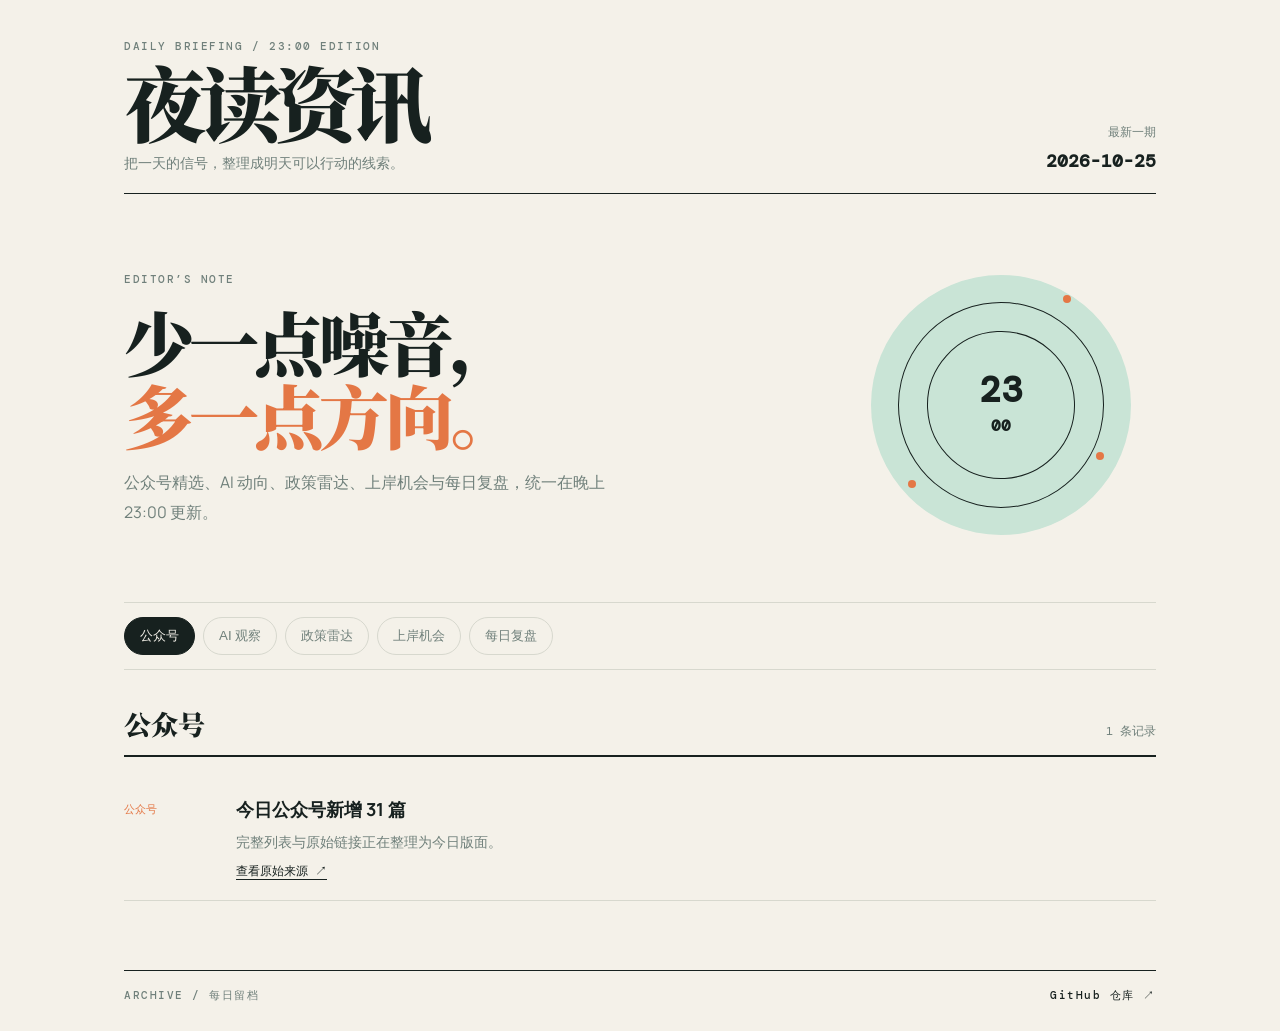
==== index.html @ ed1f7d7e "create public daily briefing site" ====
<!doctype html>
<html lang="zh-CN">
<head>
  <meta charset="utf-8"><meta name="viewport" content="width=device-width,initial-scale=1">
  <title>夜读资讯 · Daily Briefing</title>
  <meta name="description" content="每日 23:00 更新的公众号、AI、政策与机会资讯">
  <link rel="stylesheet" href="style.css">
</head>
<body>
  <main class="shell">
    <header class="masthead">
      <div><p class="eyebrow">DAILY BRIEFING / 23:00 EDITION</p><h1>夜读资讯</h1><p class="dek">把一天的信号，整理成明天可以行动的线索。</p></div>
      <div class="date-stamp"><span>最新一期</span><strong id="issue-date">加载中</strong></div>
    </header>
    <section class="hero"><div class="hero-copy"><span class="kicker">EDITOR’S NOTE</span><h2>少一点噪音，<br><em>多一点方向。</em></h2><p>公众号精选、AI 动向、政策雷达、上岸机会与每日复盘，统一在晚上 23:00 更新。</p></div><div class="orbital"><i></i><i></i><i></i><b>23<br><small>00</small></b></div></section>
    <nav class="tabs" id="tabs" aria-label="资讯分类"></nav>
    <section id="content" class="content"><p class="loading">正在打开今晚的版面…</p></section>
    <footer><span>ARCHIVE / 每日留档</span><a href="https://github.com/fightorflightt/daily-briefing" rel="noreferrer">GitHub 仓库 ↗</a></footer>
  </main>
  <script src="app.js"></script>
</body></html>
---- style.css ----
@import url('https://fonts.googleapis.com/css2?family=DM+Mono:wght@400;500&family=Manrope:wght@400;600;700;800&family=Noto+Serif+SC:wght@600;900&display=swap');
:root{--ink:#17211f;--muted:#70807b;--paper:#f4f1e9;--mint:#c9e4d6;--orange:#e47745;--line:#d7d8ce}*{box-sizing:border-box}body{margin:0;background:var(--paper);color:var(--ink);font-family:Manrope,'Noto Sans SC',sans-serif}.shell{max-width:1100px;margin:auto;padding:28px 34px}.masthead{display:flex;justify-content:space-between;align-items:flex-end;border-bottom:1px solid var(--ink);padding-bottom:20px}.eyebrow,.kicker,footer{font:500 11px 'DM Mono',monospace;letter-spacing:.14em;color:var(--muted)}h1{margin:9px 0 0;font:900 clamp(42px,7vw,82px)/.9 'Noto Serif SC',serif;letter-spacing:-.08em}.dek{margin:15px 0 0;color:var(--muted);font-size:14px}.date-stamp{text-align:right;font:12px 'DM Mono',monospace;color:var(--muted)}.date-stamp strong{display:block;color:var(--ink);font-size:18px;margin-top:8px}.hero{display:grid;grid-template-columns:1fr 310px;gap:60px;align-items:center;padding:72px 0 58px}.hero h2{font:900 clamp(38px,6vw,70px)/1.05 'Noto Serif SC',serif;letter-spacing:-.07em;margin:16px 0}.hero h2 em{font-style:normal;color:var(--orange)}.hero p{max-width:490px;color:var(--muted);line-height:1.9}.orbital{height:260px;width:260px;border-radius:50%;background:var(--mint);position:relative;margin:auto;display:grid;place-items:center}.orbital:before,.orbital:after{content:'';position:absolute;border:1px solid var(--ink);border-radius:50%;inset:27px;transform:rotate(35deg)}.orbital:after{inset:56px;transform:rotate(-48deg)}.orbital i{position:absolute;width:8px;height:8px;background:var(--orange);border-radius:50%}.orbital i:nth-child(1){top:20px;right:60px}.orbital i:nth-child(2){bottom:47px;left:37px}.orbital i:nth-child(3){right:27px;bottom:75px}.orbital b{text-align:center;font:700 36px/.8 'DM Mono',monospace}.orbital small{font-size:16px}.tabs{display:flex;gap:8px;flex-wrap:wrap;border-top:1px solid var(--line);border-bottom:1px solid var(--line);padding:14px 0}.tabs button{border:1px solid var(--line);background:transparent;border-radius:99px;padding:9px 15px;color:var(--muted);cursor:pointer}.tabs button.active,.tabs button:hover{background:var(--ink);border-color:var(--ink);color:var(--paper)}.content{min-height:300px;padding:34px 0}.section-title{display:flex;justify-content:space-between;align-items:baseline;border-bottom:2px solid var(--ink);padding-bottom:12px;margin-bottom:20px}.section-title h3{margin:0;font:900 27px 'Noto Serif SC',serif}.count{font:12px 'DM Mono',monospace;color:var(--muted)}.item{padding:20px 0;border-bottom:1px solid var(--line);display:grid;grid-template-columns:90px 1fr;gap:22px}.item .tag{font:11px 'DM Mono',monospace;color:var(--orange);padding-top:5px}.item h4{margin:0 0 8px;font-size:18px}.item p{margin:0;color:var(--muted);line-height:1.7;font-size:14px}.item a{display:inline-block;margin-top:10px;color:var(--ink);font:12px 'DM Mono',monospace;text-decoration:underline;text-underline-offset:4px}.loading{color:var(--muted)}footer{display:flex;justify-content:space-between;border-top:1px solid var(--ink);padding-top:17px}footer a{color:var(--ink);text-decoration:none}@media(max-width:700px){.shell{padding:20px}.masthead{align-items:flex-start}.date-stamp{padding-top:6px}.hero{grid-template-columns:1fr;padding:48px 0}.orbital{width:210px;height:210px}.item{grid-template-columns:1fr;gap:6px}}
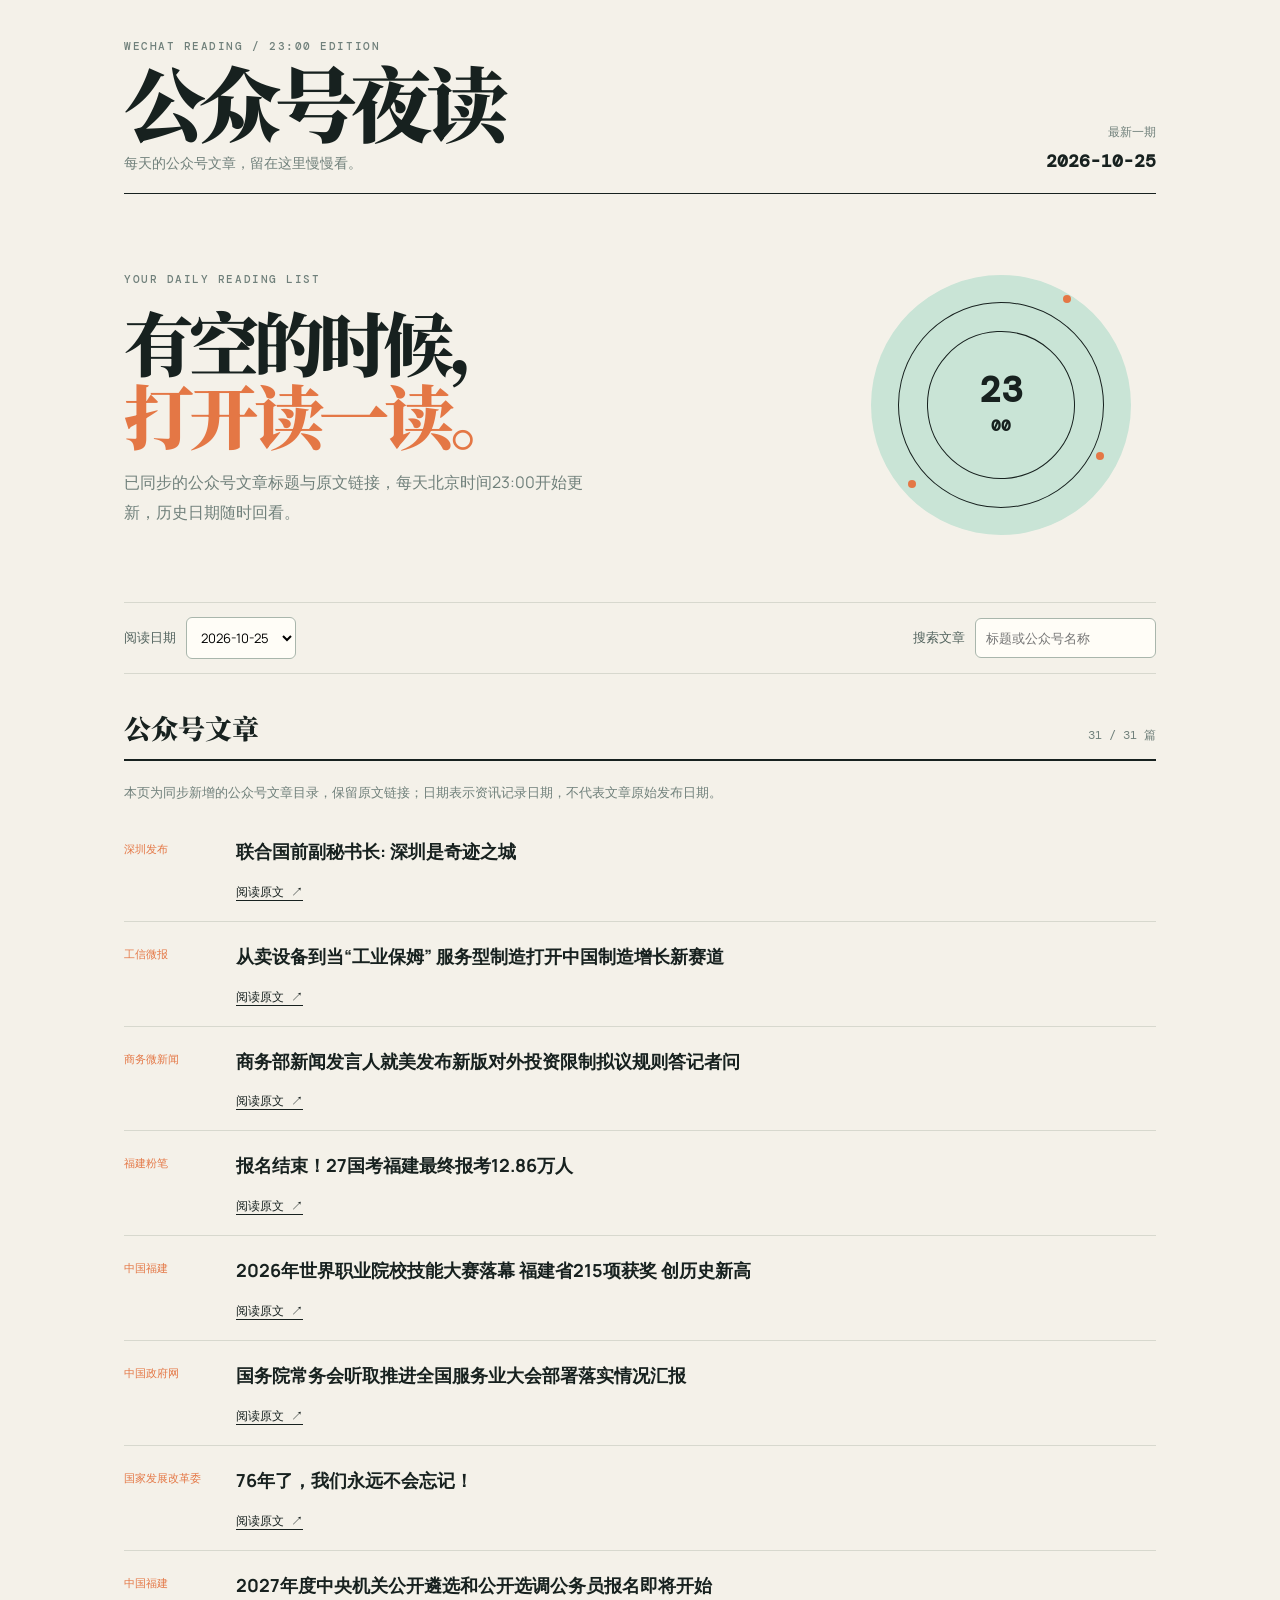
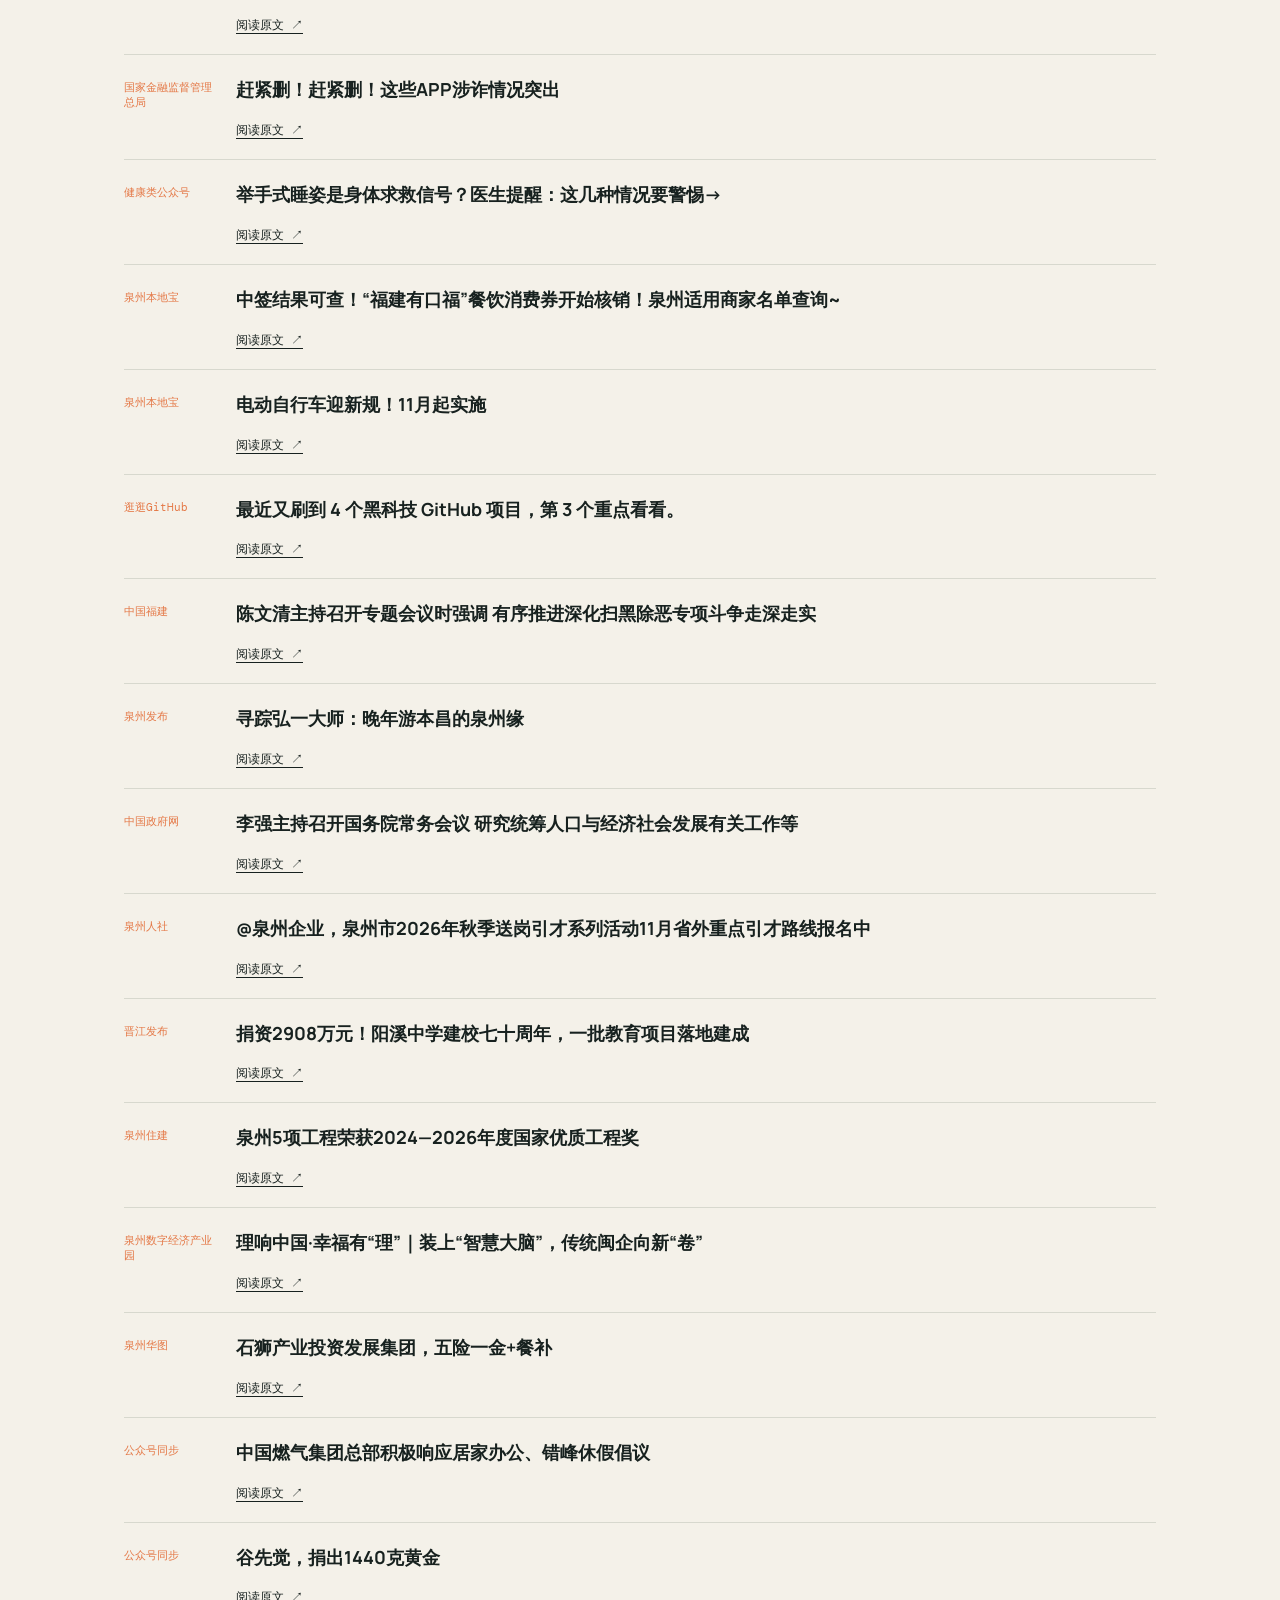
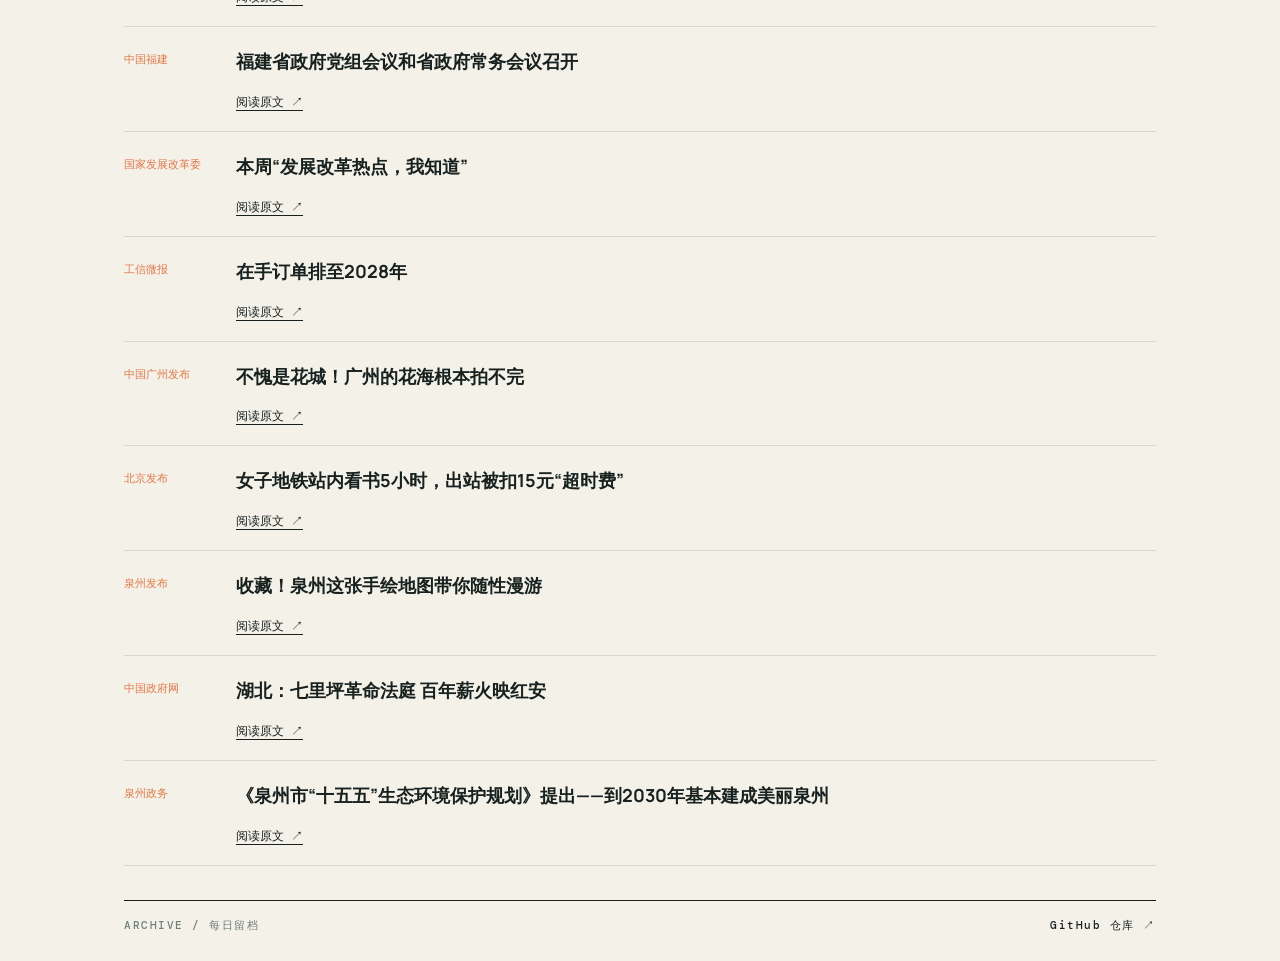
==== commit 427519ec: "仅发布公众号资讯并加入日期回看和每日导出" ====
--- a/index.html
+++ b/index.html
@@ -2,18 +2,18 @@
 <html lang="zh-CN">
 <head>
   <meta charset="utf-8"><meta name="viewport" content="width=device-width,initial-scale=1">
-  <title>夜读资讯 · Daily Briefing</title>
-  <meta name="description" content="每日 23:00 更新的公众号、AI、政策与机会资讯">
+  <title>公众号夜读</title>
+  <meta name="description" content="每天23:00更新的公众号文章目录，按日期阅读并直达原文。">
   <link rel="stylesheet" href="style.css">
 </head>
 <body>
   <main class="shell">
     <header class="masthead">
-      <div><p class="eyebrow">DAILY BRIEFING / 23:00 EDITION</p><h1>夜读资讯</h1><p class="dek">把一天的信号，整理成明天可以行动的线索。</p></div>
+      <div><p class="eyebrow">WECHAT READING / 23:00 EDITION</p><h1>公众号夜读</h1><p class="dek">每天的公众号文章，留在这里慢慢看。</p></div>
       <div class="date-stamp"><span>最新一期</span><strong id="issue-date">加载中</strong></div>
     </header>
-    <section class="hero"><div class="hero-copy"><span class="kicker">EDITOR’S NOTE</span><h2>少一点噪音，<br><em>多一点方向。</em></h2><p>公众号精选、AI 动向、政策雷达、上岸机会与每日复盘，统一在晚上 23:00 更新。</p></div><div class="orbital"><i></i><i></i><i></i><b>23<br><small>00</small></b></div></section>
-    <nav class="tabs" id="tabs" aria-label="资讯分类"></nav>
+    <section class="hero"><div class="hero-copy"><span class="kicker">YOUR DAILY READING LIST</span><h2>有空的时候，<br><em>打开读一读。</em></h2><p>已同步的公众号文章标题与原文链接，每天北京时间23:00开始更新，历史日期随时回看。</p></div><div class="orbital" aria-hidden="true"><i></i><i></i><i></i><b>23<br><small>00</small></b></div></section>
+    <nav class="tabs" aria-label="阅读工具"><label for="issue-select">阅读日期 <select id="issue-select"></select></label><label for="search">搜索文章 <input id="search" type="search" placeholder="标题或公众号名称"></label></nav>
     <section id="content" class="content"><p class="loading">正在打开今晚的版面…</p></section>
     <footer><span>ARCHIVE / 每日留档</span><a href="https://github.com/fightorflightt/daily-briefing" rel="noreferrer">GitHub 仓库 ↗</a></footer>
   </main>
--- a/style.css
+++ b/style.css
@@ -1,2 +1,3 @@
 @import url('https://fonts.googleapis.com/css2?family=DM+Mono:wght@400;500&family=Manrope:wght@400;600;700;800&family=Noto+Serif+SC:wght@600;900&display=swap');
+.tabs label{display:flex;align-items:center;gap:10px;font-size:13px;color:#52635e}.tabs select,.tabs input{font:inherit;border:1px solid #a9b6ac;border-radius:6px;padding:10px;background:#fffdf7;max-width:100%}.tabs{justify-content:space-between}.edition-note{font-size:13px;line-height:1.8;color:#70807b}.item h4 .article-title{font:inherit;margin:0;text-decoration:none;line-height:1.6}.item h4 .article-title:hover{text-decoration:underline}:focus-visible{outline:3px solid #ae4f27;outline-offset:4px}@media(max-width:700px){.tabs label{width:100%;justify-content:space-between}.tabs input{width:65%}}
 :root{--ink:#17211f;--muted:#70807b;--paper:#f4f1e9;--mint:#c9e4d6;--orange:#e47745;--line:#d7d8ce}*{box-sizing:border-box}body{margin:0;background:var(--paper);color:var(--ink);font-family:Manrope,'Noto Sans SC',sans-serif}.shell{max-width:1100px;margin:auto;padding:28px 34px}.masthead{display:flex;justify-content:space-between;align-items:flex-end;border-bottom:1px solid var(--ink);padding-bottom:20px}.eyebrow,.kicker,footer{font:500 11px 'DM Mono',monospace;letter-spacing:.14em;color:var(--muted)}h1{margin:9px 0 0;font:900 clamp(42px,7vw,82px)/.9 'Noto Serif SC',serif;letter-spacing:-.08em}.dek{margin:15px 0 0;color:var(--muted);font-size:14px}.date-stamp{text-align:right;font:12px 'DM Mono',monospace;color:var(--muted)}.date-stamp strong{display:block;color:var(--ink);font-size:18px;margin-top:8px}.hero{display:grid;grid-template-columns:1fr 310px;gap:60px;align-items:center;padding:72px 0 58px}.hero h2{font:900 clamp(38px,6vw,70px)/1.05 'Noto Serif SC',serif;letter-spacing:-.07em;margin:16px 0}.hero h2 em{font-style:normal;color:var(--orange)}.hero p{max-width:490px;color:var(--muted);line-height:1.9}.orbital{height:260px;width:260px;border-radius:50%;background:var(--mint);position:relative;margin:auto;display:grid;place-items:center}.orbital:before,.orbital:after{content:'';position:absolute;border:1px solid var(--ink);border-radius:50%;inset:27px;transform:rotate(35deg)}.orbital:after{inset:56px;transform:rotate(-48deg)}.orbital i{position:absolute;width:8px;height:8px;background:var(--orange);border-radius:50%}.orbital i:nth-child(1){top:20px;right:60px}.orbital i:nth-child(2){bottom:47px;left:37px}.orbital i:nth-child(3){right:27px;bottom:75px}.orbital b{text-align:center;font:700 36px/.8 'DM Mono',monospace}.orbital small{font-size:16px}.tabs{display:flex;gap:8px;flex-wrap:wrap;border-top:1px solid var(--line);border-bottom:1px solid var(--line);padding:14px 0}.tabs button{border:1px solid var(--line);background:transparent;border-radius:99px;padding:9px 15px;color:var(--muted);cursor:pointer}.tabs button.active,.tabs button:hover{background:var(--ink);border-color:var(--ink);color:var(--paper)}.content{min-height:300px;padding:34px 0}.section-title{display:flex;justify-content:space-between;align-items:baseline;border-bottom:2px solid var(--ink);padding-bottom:12px;margin-bottom:20px}.section-title h3{margin:0;font:900 27px 'Noto Serif SC',serif}.count{font:12px 'DM Mono',monospace;color:var(--muted)}.item{padding:20px 0;border-bottom:1px solid var(--line);display:grid;grid-template-columns:90px 1fr;gap:22px}.item .tag{font:11px 'DM Mono',monospace;color:var(--orange);padding-top:5px}.item h4{margin:0 0 8px;font-size:18px}.item p{margin:0;color:var(--muted);line-height:1.7;font-size:14px}.item a{display:inline-block;margin-top:10px;color:var(--ink);font:12px 'DM Mono',monospace;text-decoration:underline;text-underline-offset:4px}.loading{color:var(--muted)}footer{display:flex;justify-content:space-between;border-top:1px solid var(--ink);padding-top:17px}footer a{color:var(--ink);text-decoration:none}@media(max-width:700px){.shell{padding:20px}.masthead{align-items:flex-start}.date-stamp{padding-top:6px}.hero{grid-template-columns:1fr;padding:48px 0}.orbital{width:210px;height:210px}.item{grid-template-columns:1fr;gap:6px}}
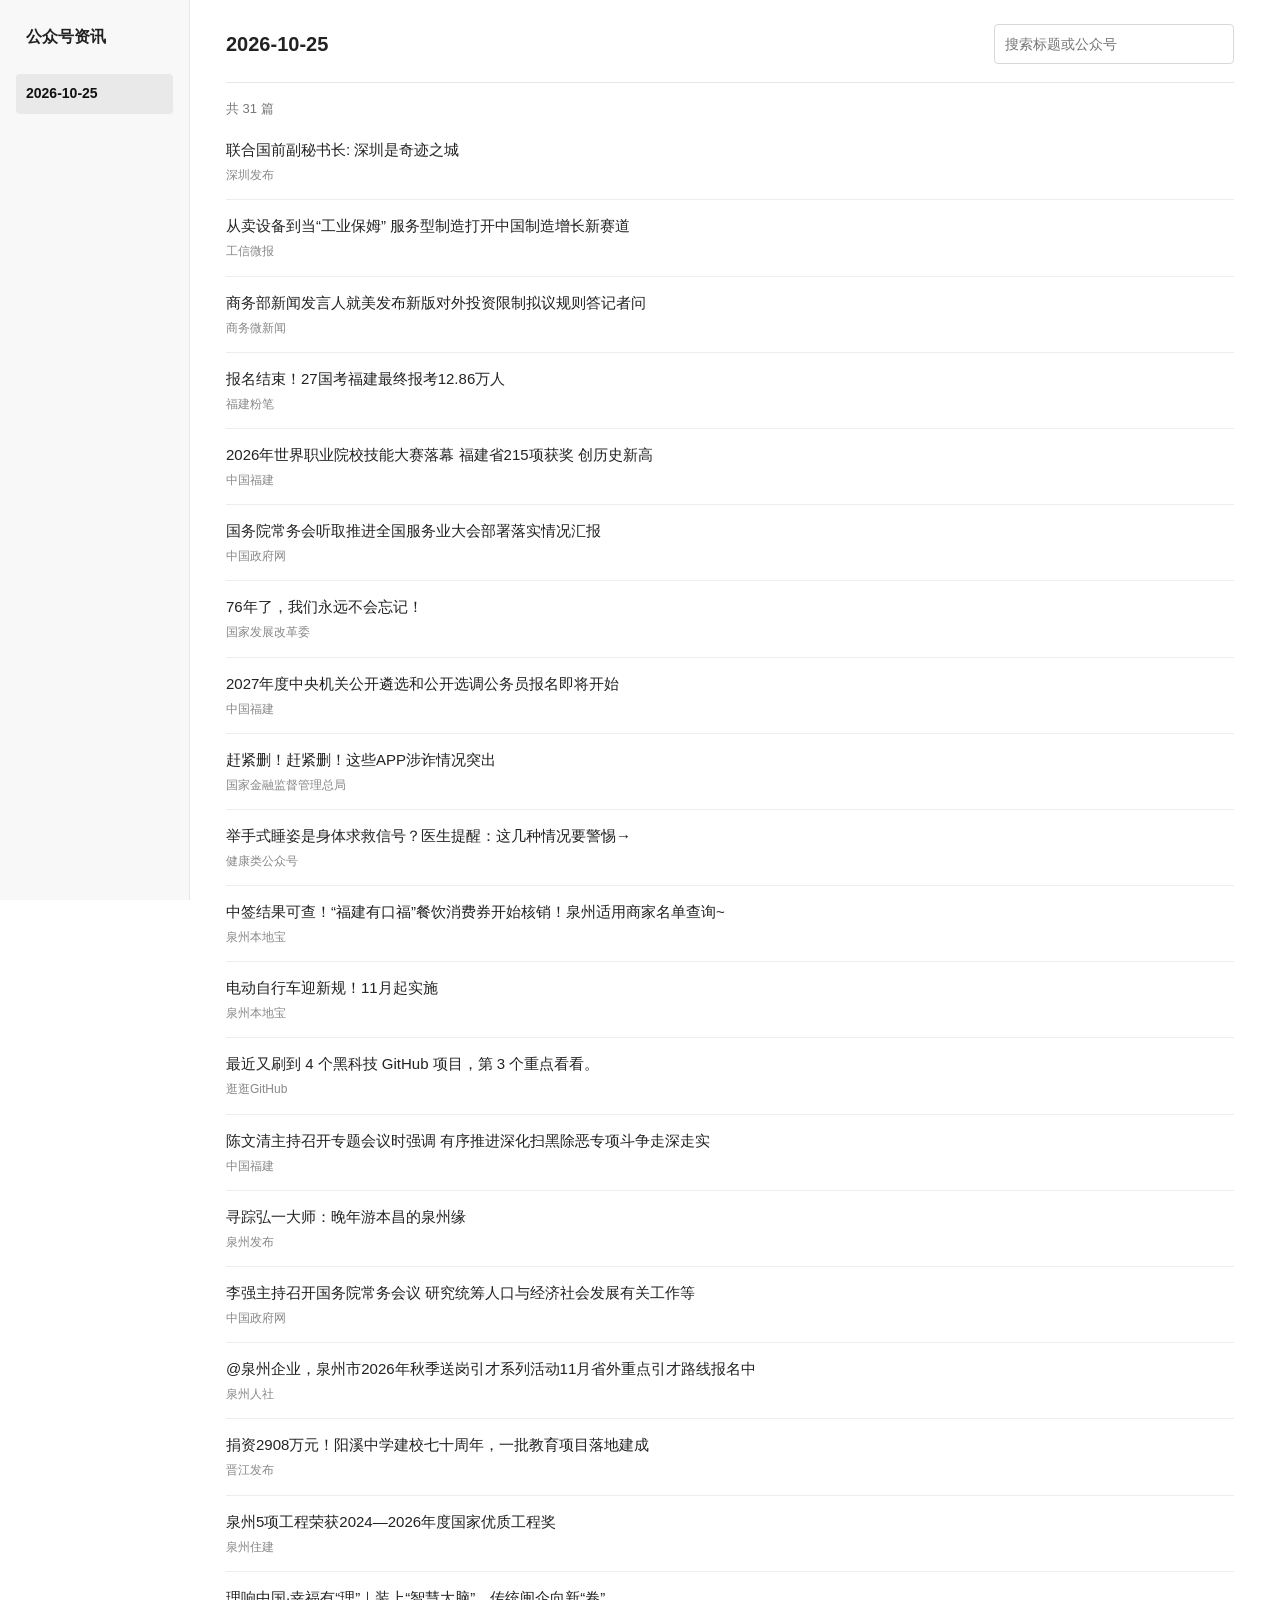
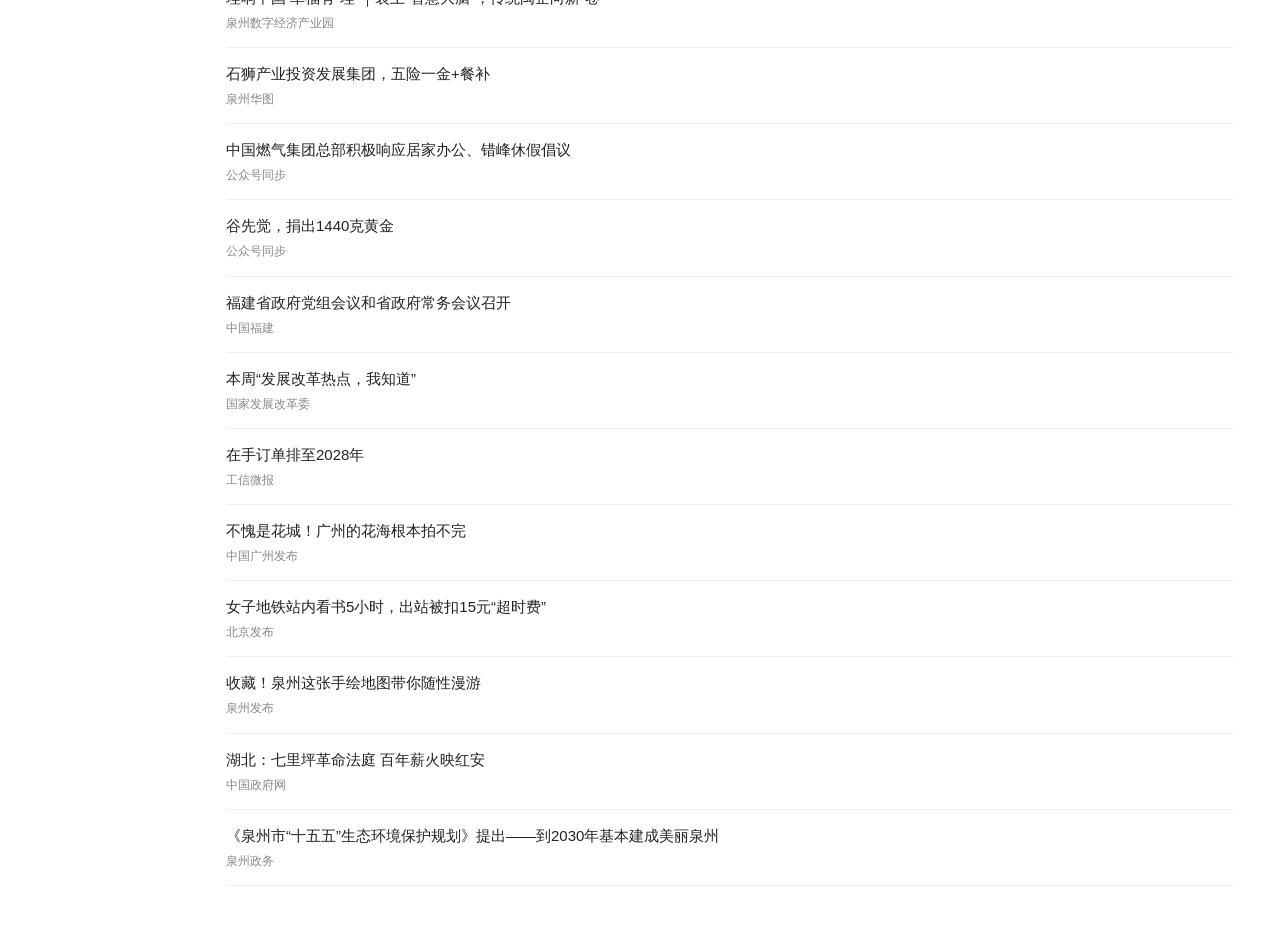
==== commit 4447eb79: "简化公众号页面并改为左侧日期倒序导航" ====
--- a/index.html
+++ b/index.html
@@ -2,20 +2,23 @@
 <html lang="zh-CN">
 <head>
   <meta charset="utf-8"><meta name="viewport" content="width=device-width,initial-scale=1">
-  <title>公众号夜读</title>
+  <title>公众号资讯</title>
   <meta name="description" content="每天23:00更新的公众号文章目录，按日期阅读并直达原文。">
   <link rel="stylesheet" href="style.css">
 </head>
 <body>
-  <main class="shell">
-    <header class="masthead">
-      <div><p class="eyebrow">WECHAT READING / 23:00 EDITION</p><h1>公众号夜读</h1><p class="dek">每天的公众号文章，留在这里慢慢看。</p></div>
-      <div class="date-stamp"><span>最新一期</span><strong id="issue-date">加载中</strong></div>
-    </header>
-    <section class="hero"><div class="hero-copy"><span class="kicker">YOUR DAILY READING LIST</span><h2>有空的时候，<br><em>打开读一读。</em></h2><p>已同步的公众号文章标题与原文链接，每天北京时间23:00开始更新，历史日期随时回看。</p></div><div class="orbital" aria-hidden="true"><i></i><i></i><i></i><b>23<br><small>00</small></b></div></section>
-    <nav class="tabs" aria-label="阅读工具"><label for="issue-select">阅读日期 <select id="issue-select"></select></label><label for="search">搜索文章 <input id="search" type="search" placeholder="标题或公众号名称"></label></nav>
-    <section id="content" class="content"><p class="loading">正在打开今晚的版面…</p></section>
-    <footer><span>ARCHIVE / 每日留档</span><a href="https://github.com/fightorflightt/daily-briefing" rel="noreferrer">GitHub 仓库 ↗</a></footer>
-  </main>
+  <div class="layout">
+    <aside class="sidebar">
+      <h1>公众号资讯</h1>
+      <nav id="dates" aria-label="日期（最新在上）"></nav>
+    </aside>
+    <main class="main">
+      <header class="toolbar">
+        <h2 id="issue-date">加载中…</h2>
+        <input id="search" type="search" aria-label="搜索文章" placeholder="搜索标题或公众号">
+      </header>
+      <section id="content" aria-label="文章列表" aria-busy="true"><p class="message" role="status">正在加载文章…</p></section>
+    </main>
+  </div>
   <script src="app.js"></script>
 </body></html>
--- a/style.css
+++ b/style.css
@@ -1,3 +1,30 @@
-@import url('https://fonts.googleapis.com/css2?family=DM+Mono:wght@400;500&family=Manrope:wght@400;600;700;800&family=Noto+Serif+SC:wght@600;900&display=swap');
-.tabs label{display:flex;align-items:center;gap:10px;font-size:13px;color:#52635e}.tabs select,.tabs input{font:inherit;border:1px solid #a9b6ac;border-radius:6px;padding:10px;background:#fffdf7;max-width:100%}.tabs{justify-content:space-between}.edition-note{font-size:13px;line-height:1.8;color:#70807b}.item h4 .article-title{font:inherit;margin:0;text-decoration:none;line-height:1.6}.item h4 .article-title:hover{text-decoration:underline}:focus-visible{outline:3px solid #ae4f27;outline-offset:4px}@media(max-width:700px){.tabs label{width:100%;justify-content:space-between}.tabs input{width:65%}}
-:root{--ink:#17211f;--muted:#70807b;--paper:#f4f1e9;--mint:#c9e4d6;--orange:#e47745;--line:#d7d8ce}*{box-sizing:border-box}body{margin:0;background:var(--paper);color:var(--ink);font-family:Manrope,'Noto Sans SC',sans-serif}.shell{max-width:1100px;margin:auto;padding:28px 34px}.masthead{display:flex;justify-content:space-between;align-items:flex-end;border-bottom:1px solid var(--ink);padding-bottom:20px}.eyebrow,.kicker,footer{font:500 11px 'DM Mono',monospace;letter-spacing:.14em;color:var(--muted)}h1{margin:9px 0 0;font:900 clamp(42px,7vw,82px)/.9 'Noto Serif SC',serif;letter-spacing:-.08em}.dek{margin:15px 0 0;color:var(--muted);font-size:14px}.date-stamp{text-align:right;font:12px 'DM Mono',monospace;color:var(--muted)}.date-stamp strong{display:block;color:var(--ink);font-size:18px;margin-top:8px}.hero{display:grid;grid-template-columns:1fr 310px;gap:60px;align-items:center;padding:72px 0 58px}.hero h2{font:900 clamp(38px,6vw,70px)/1.05 'Noto Serif SC',serif;letter-spacing:-.07em;margin:16px 0}.hero h2 em{font-style:normal;color:var(--orange)}.hero p{max-width:490px;color:var(--muted);line-height:1.9}.orbital{height:260px;width:260px;border-radius:50%;background:var(--mint);position:relative;margin:auto;display:grid;place-items:center}.orbital:before,.orbital:after{content:'';position:absolute;border:1px solid var(--ink);border-radius:50%;inset:27px;transform:rotate(35deg)}.orbital:after{inset:56px;transform:rotate(-48deg)}.orbital i{position:absolute;width:8px;height:8px;background:var(--orange);border-radius:50%}.orbital i:nth-child(1){top:20px;right:60px}.orbital i:nth-child(2){bottom:47px;left:37px}.orbital i:nth-child(3){right:27px;bottom:75px}.orbital b{text-align:center;font:700 36px/.8 'DM Mono',monospace}.orbital small{font-size:16px}.tabs{display:flex;gap:8px;flex-wrap:wrap;border-top:1px solid var(--line);border-bottom:1px solid var(--line);padding:14px 0}.tabs button{border:1px solid var(--line);background:transparent;border-radius:99px;padding:9px 15px;color:var(--muted);cursor:pointer}.tabs button.active,.tabs button:hover{background:var(--ink);border-color:var(--ink);color:var(--paper)}.content{min-height:300px;padding:34px 0}.section-title{display:flex;justify-content:space-between;align-items:baseline;border-bottom:2px solid var(--ink);padding-bottom:12px;margin-bottom:20px}.section-title h3{margin:0;font:900 27px 'Noto Serif SC',serif}.count{font:12px 'DM Mono',monospace;color:var(--muted)}.item{padding:20px 0;border-bottom:1px solid var(--line);display:grid;grid-template-columns:90px 1fr;gap:22px}.item .tag{font:11px 'DM Mono',monospace;color:var(--orange);padding-top:5px}.item h4{margin:0 0 8px;font-size:18px}.item p{margin:0;color:var(--muted);line-height:1.7;font-size:14px}.item a{display:inline-block;margin-top:10px;color:var(--ink);font:12px 'DM Mono',monospace;text-decoration:underline;text-underline-offset:4px}.loading{color:var(--muted)}footer{display:flex;justify-content:space-between;border-top:1px solid var(--ink);padding-top:17px}footer a{color:var(--ink);text-decoration:none}@media(max-width:700px){.shell{padding:20px}.masthead{align-items:flex-start}.date-stamp{padding-top:6px}.hero{grid-template-columns:1fr;padding:48px 0}.orbital{width:210px;height:210px}.item{grid-template-columns:1fr;gap:6px}}
+* { box-sizing: border-box; }
+body { margin: 0; color: #222; background: #fff; font-family: -apple-system, BlinkMacSystemFont, "Segoe UI", "PingFang SC", "Microsoft YaHei", sans-serif; font-size: 14px; line-height: 1.6; }
+.layout { display: grid; grid-template-columns: 190px minmax(0, 1fr); min-height: 100vh; }
+.sidebar { position: sticky; top: 0; height: 100vh; overflow-y: auto; padding: 24px 16px; background: #f8f8f8; border-right: 1px solid #e7e7e7; }
+h1 { margin: 0 10px 24px; font-size: 16px; font-weight: 600; }
+#dates { display: flex; flex-direction: column; gap: 4px; }
+#dates button { width: 100%; min-height: 40px; padding: 8px 10px; border: 0; border-radius: 4px; text-align: left; font: inherit; font-variant-numeric: tabular-nums; color: #555; background: transparent; cursor: pointer; }
+#dates button:hover { background: #eee; }
+#dates button[aria-current] { color: #111; background: #e9e9e9; font-weight: 600; }
+.main { width: 100%; max-width: 1080px; padding: 24px 36px 60px; }
+.toolbar { display: flex; align-items: center; justify-content: space-between; flex-wrap: wrap; gap: 16px; padding-bottom: 18px; border-bottom: 1px solid #e7e7e7; }
+h2 { margin: 0; font-size: 20px; font-weight: 600; font-variant-numeric: tabular-nums; }
+#search { width: 240px; max-width: 100%; padding: 8px 10px; border: 1px solid #d8d8d8; border-radius: 4px; color: inherit; background: #fff; font: inherit; }
+.count { margin: 16px 0 4px; color: #777; font-size: 13px; }
+.item { padding: 14px 0; border-bottom: 1px solid #eee; }
+.item a { display: block; width: fit-content; color: #222; font-size: 15px; text-decoration: none; overflow-wrap: anywhere; }
+.item a:hover { text-decoration: underline; text-underline-offset: 3px; }
+.source { display: block; margin-top: 4px; color: #888; font-size: 12px; }
+.message { color: #777; margin-top: 20px; }
+:focus-visible { outline: 2px solid #555; outline-offset: 3px; }
+@media (max-width: 640px) {
+  .layout { grid-template-columns: 116px minmax(0, 1fr); }
+  .sidebar { padding: 18px 8px; }
+  h1 { margin: 0 6px 20px; font-size: 14px; }
+  #dates button { padding: 9px 6px; font-size: 12px; }
+  .main { padding: 18px 16px 40px; }
+  h2 { font-size: 18px; }
+  #search { width: 100%; font-size: 16px; }
+  .item a { font-size: 14px; }
+}
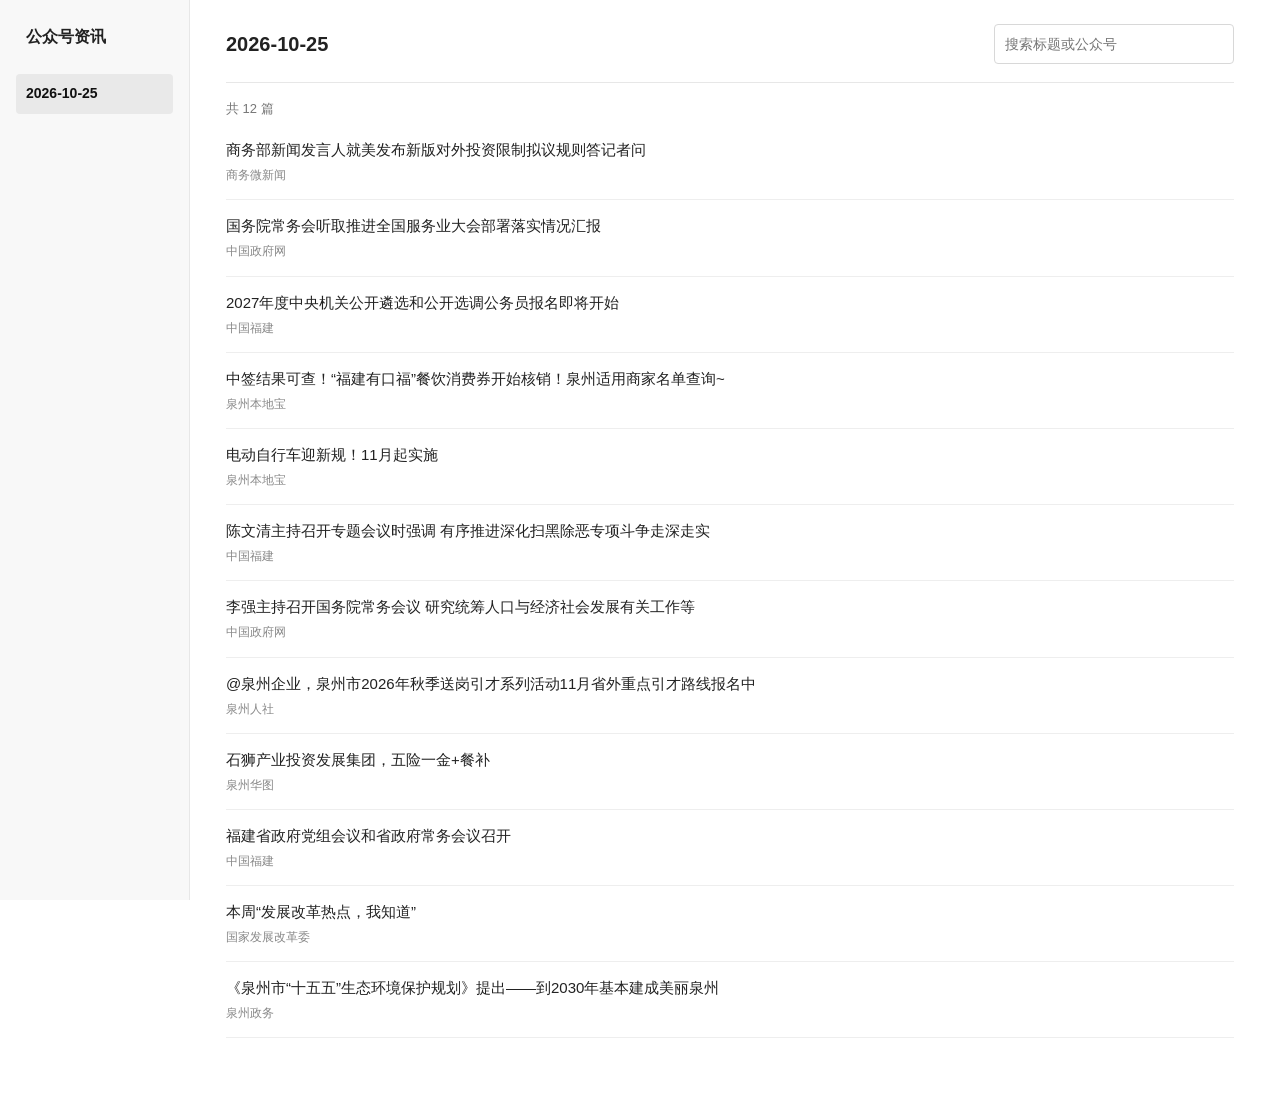
==== commit 4080e13a: "筛选公众号政策会议与具体机会，过滤生活文旅科普" ====
--- a/index.html
+++ b/index.html
@@ -4,7 +4,7 @@
   <meta charset="utf-8"><meta name="viewport" content="width=device-width,initial-scale=1">
   <title>公众号资讯</title>
   <meta name="description" content="每天23:00更新的公众号文章目录，按日期阅读并直达原文。">
-  <link rel="stylesheet" href="style.css">
+  <link rel="stylesheet" href="style.css?v=20261025-simple">
 </head>
 <body>
   <div class="layout">
@@ -20,5 +20,5 @@
       <section id="content" aria-label="文章列表" aria-busy="true"><p class="message" role="status">正在加载文章…</p></section>
     </main>
   </div>
-  <script src="app.js"></script>
+  <script src="app.js?v=20261025-filter"></script>
 </body></html>
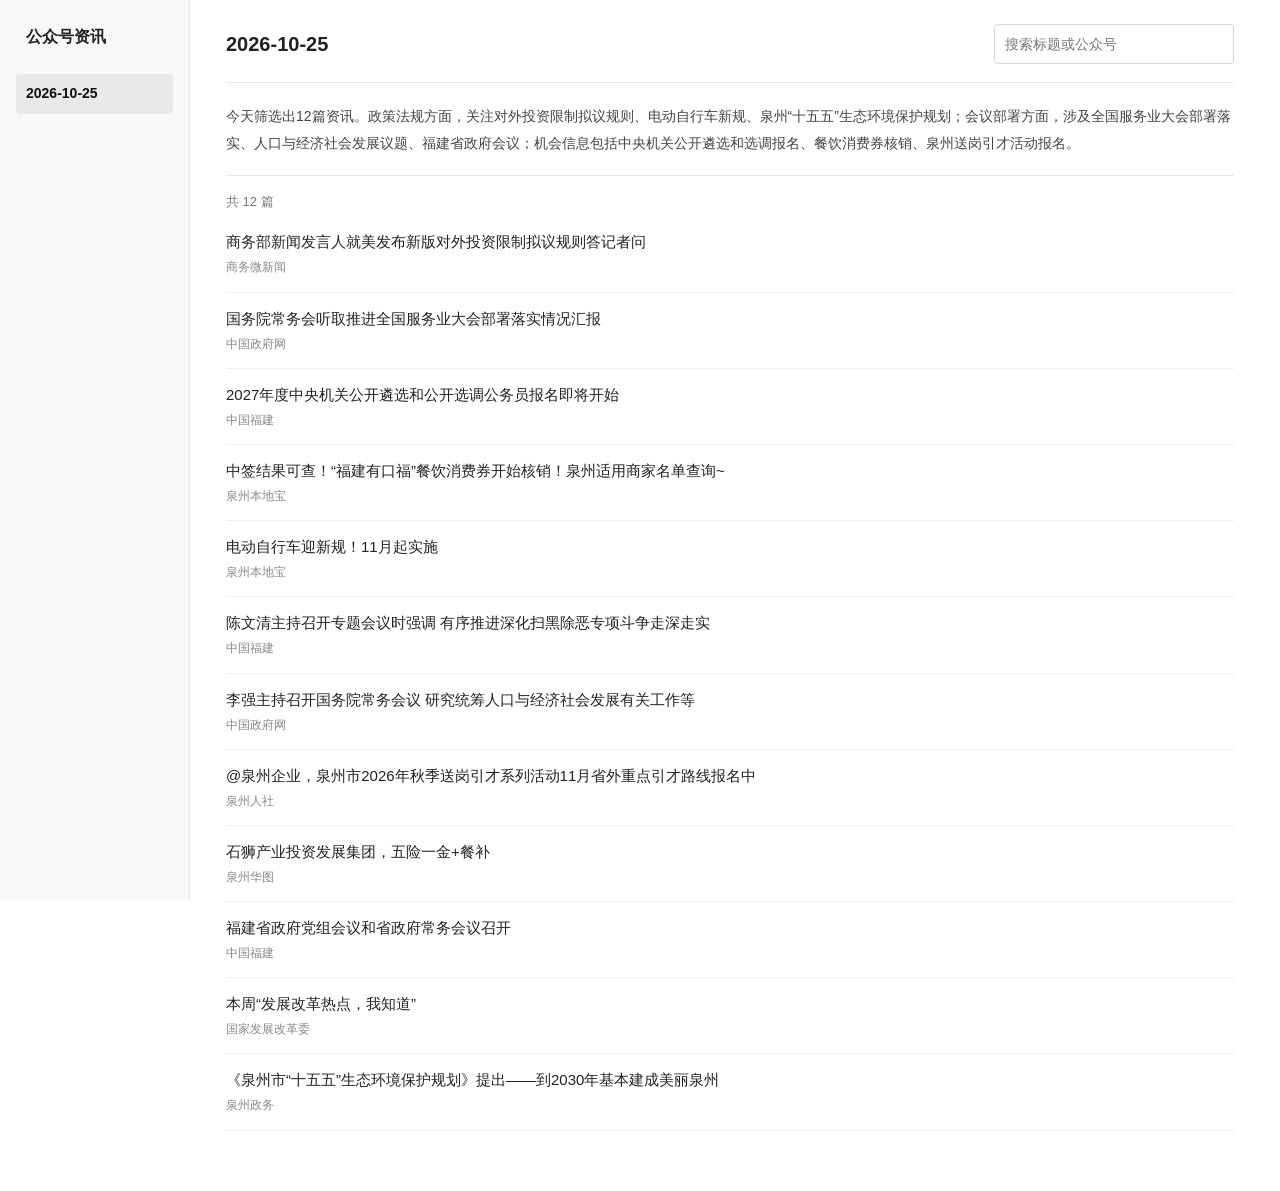
==== commit 2464500a: "每日资讯列表上方展示当天中文总结" ====
--- a/index.html
+++ b/index.html
@@ -4,7 +4,7 @@
   <meta charset="utf-8"><meta name="viewport" content="width=device-width,initial-scale=1">
   <title>公众号资讯</title>
   <meta name="description" content="每天23:00更新的公众号文章目录，按日期阅读并直达原文。">
-  <link rel="stylesheet" href="style.css?v=20261025-simple">
+  <link rel="stylesheet" href="style.css?v=20261025-summary">
 </head>
 <body>
   <div class="layout">
@@ -20,5 +20,5 @@
       <section id="content" aria-label="文章列表" aria-busy="true"><p class="message" role="status">正在加载文章…</p></section>
     </main>
   </div>
-  <script src="app.js?v=20261025-filter"></script>
+  <script src="app.js?v=20261025-summary"></script>
 </body></html>
--- a/style.css
+++ b/style.css
@@ -12,6 +12,8 @@
 h2 { margin: 0; font-size: 20px; font-weight: 600; font-variant-numeric: tabular-nums; }
 #search { width: 240px; max-width: 100%; padding: 8px 10px; border: 1px solid #d8d8d8; border-radius: 4px; color: inherit; background: #fff; font: inherit; }
 .count { margin: 16px 0 4px; color: #777; font-size: 13px; }
+.daily-summary { margin-top: 20px; padding-bottom: 18px; border-bottom: 1px solid #e7e7e7; }
+.daily-summary p { margin: 0; color: #444; font-size: 14px; line-height: 1.9; overflow-wrap: anywhere; }
 .item { padding: 14px 0; border-bottom: 1px solid #eee; }
 .item a { display: block; width: fit-content; color: #222; font-size: 15px; text-decoration: none; overflow-wrap: anywhere; }
 .item a:hover { text-decoration: underline; text-underline-offset: 3px; }
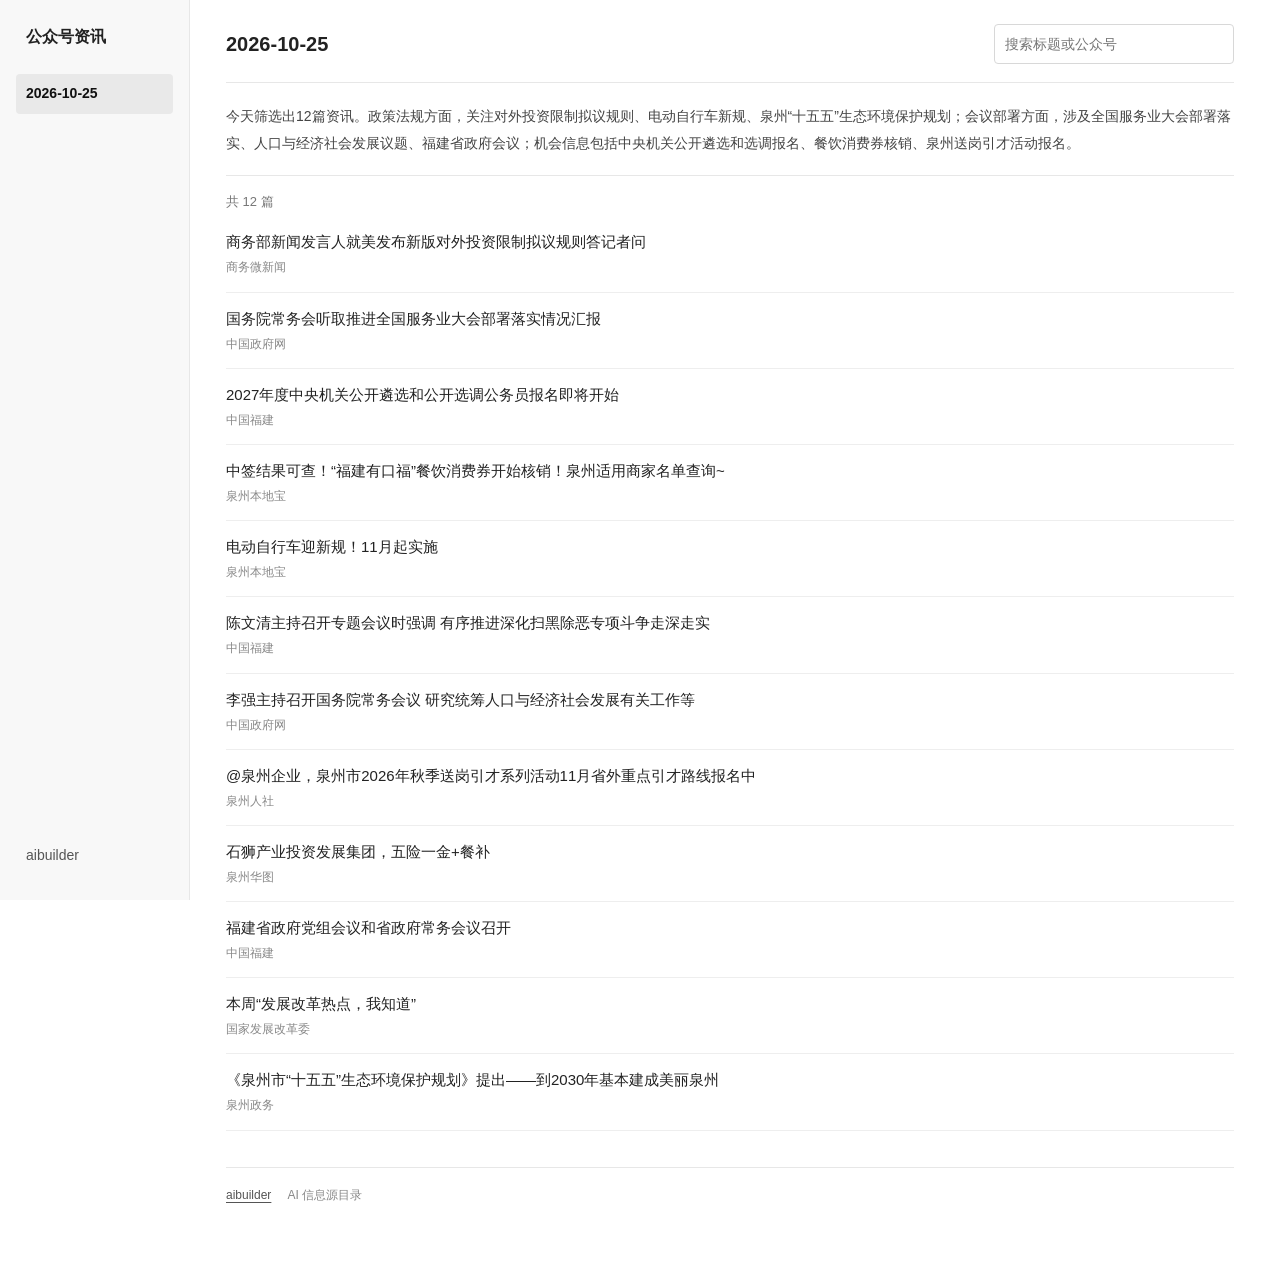
==== commit 8c568514: "Add aibuilder directory with 49 curated AI sources" ====
--- a/index.html
+++ b/index.html
@@ -4,13 +4,14 @@
   <meta charset="utf-8"><meta name="viewport" content="width=device-width,initial-scale=1">
   <title>公众号资讯</title>
   <meta name="description" content="每天23:00更新的公众号文章目录，按日期阅读并直达原文。">
-  <link rel="stylesheet" href="style.css?v=20261025-summary">
+  <link rel="stylesheet" href="style.css?v=20261025-aibuilder">
 </head>
 <body>
   <div class="layout">
     <aside class="sidebar">
       <h1>公众号资讯</h1>
       <nav id="dates" aria-label="日期（最新在上）"></nav>
+      <nav class="page-nav" aria-label="站点页面"><a href="aibuilder.html">aibuilder</a></nav>
     </aside>
     <main class="main">
       <header class="toolbar">
@@ -18,7 +19,8 @@
         <input id="search" type="search" aria-label="搜索文章" placeholder="搜索标题或公众号">
       </header>
       <section id="content" aria-label="文章列表" aria-busy="true"><p class="message" role="status">正在加载文章…</p></section>
+      <footer class="site-footer"><a href="aibuilder.html">aibuilder</a><span>AI 信息源目录</span></footer>
     </main>
   </div>
-  <script src="app.js?v=20261025-summary"></script>
+  <script src="app.js?v=20261025-aibuilder"></script>
 </body></html>
--- a/style.css
+++ b/style.css
@@ -30,3 +30,48 @@
   #search { width: 100%; font-size: 16px; }
   .item a { font-size: 14px; }
 }
+
+/* The directory uses the same typography, dividers and navigation as daily issues. */
+.sidebar { display: flex; flex-direction: column; }
+.sidebar h1 a { color: inherit; text-decoration: none; }
+#dates { flex-shrink: 0; }
+#dates a, .page-nav a { display: block; min-height: 40px; padding: 8px 10px; border-radius: 4px; color: #555; text-decoration: none; font-variant-numeric: tabular-nums; }
+#dates a:hover, .page-nav a:hover { background: #eee; }
+.page-nav { margin-top: auto; padding-top: 24px; }
+.page-nav a[aria-current] { color: #111; background: #e9e9e9; font-weight: 600; }
+.site-footer { display: flex; flex-wrap: wrap; gap: 8px 16px; margin-top: 36px; padding-top: 18px; border-top: 1px solid #e7e7e7; color: #888; font-size: 12px; }
+.site-footer a { color: #555; text-underline-offset: 3px; }
+.directory-intro { margin: 20px 0 6px; color: #444; }
+.directory-note { margin: 0; color: #777; font-size: 13px; overflow-wrap: anywhere; }
+.source-index { display: flex; flex-wrap: wrap; gap: 8px 20px; padding: 18px 0; border-bottom: 1px solid #e7e7e7; }
+.source-index a { color: #555; text-decoration: none; }
+.source-index a:hover { text-decoration: underline; }
+.source-index span { margin-left: 4px; color: #888; font-size: 12px; }
+.source-group { margin-top: 28px; scroll-margin-top: 20px; }
+.source-group h3 { margin: 0 0 12px; font-size: 16px; font-weight: 600; }
+.group-count { margin-left: 10px; color: #888; font-size: 12px; font-weight: 400; }
+.source-table { width: 100%; border-collapse: collapse; table-layout: fixed; font-size: 13px; }
+.source-table th, .source-table td { padding: 12px 10px 12px 0; border-bottom: 1px solid #eee; text-align: left; vertical-align: top; overflow-wrap: anywhere; }
+.source-table thead th { color: #888; font-size: 12px; font-weight: 400; }
+.source-table thead th:nth-child(1) { width: 20%; }
+.source-table thead th:nth-child(2) { width: 14%; }
+.source-table thead th:nth-child(3) { width: 29%; }
+.source-table tbody th { font-weight: 500; }
+.source-table a { color: #444; text-decoration: none; }
+.source-table a:hover { text-decoration: underline; text-underline-offset: 3px; }
+.source-table tr[id] { scroll-margin-top: 20px; }
+.source-table tr:target { background: #f8f8f8; }
+.shared-channel { display: block; margin-bottom: 4px; color: #777; }
+.visually-hidden { position: absolute; width: 1px; height: 1px; padding: 0; margin: -1px; overflow: hidden; clip-path: inset(50%); white-space: nowrap; }
+@media (max-width: 900px) {
+  .source-table, .source-table tbody { display: block; }
+  .source-table thead { position: absolute; width: 1px; height: 1px; overflow: hidden; clip-path: inset(50%); }
+  .source-table tr { display: block; padding: 14px 0; border-bottom: 1px solid #eee; }
+  .source-table tbody th, .source-table tbody td { display: block; width: 100%; padding: 3px 0; border: 0; }
+  .source-table tbody th { font-size: 14px; font-weight: 600; }
+  .source-table td::before { content: attr(data-label); display: block; color: #888; font-size: 12px; }
+}
+@media (max-width: 640px) {
+  #dates a, .page-nav a { padding: 9px 6px; font-size: 12px; }
+  .source-index { gap: 8px 12px; font-size: 12px; }
+}
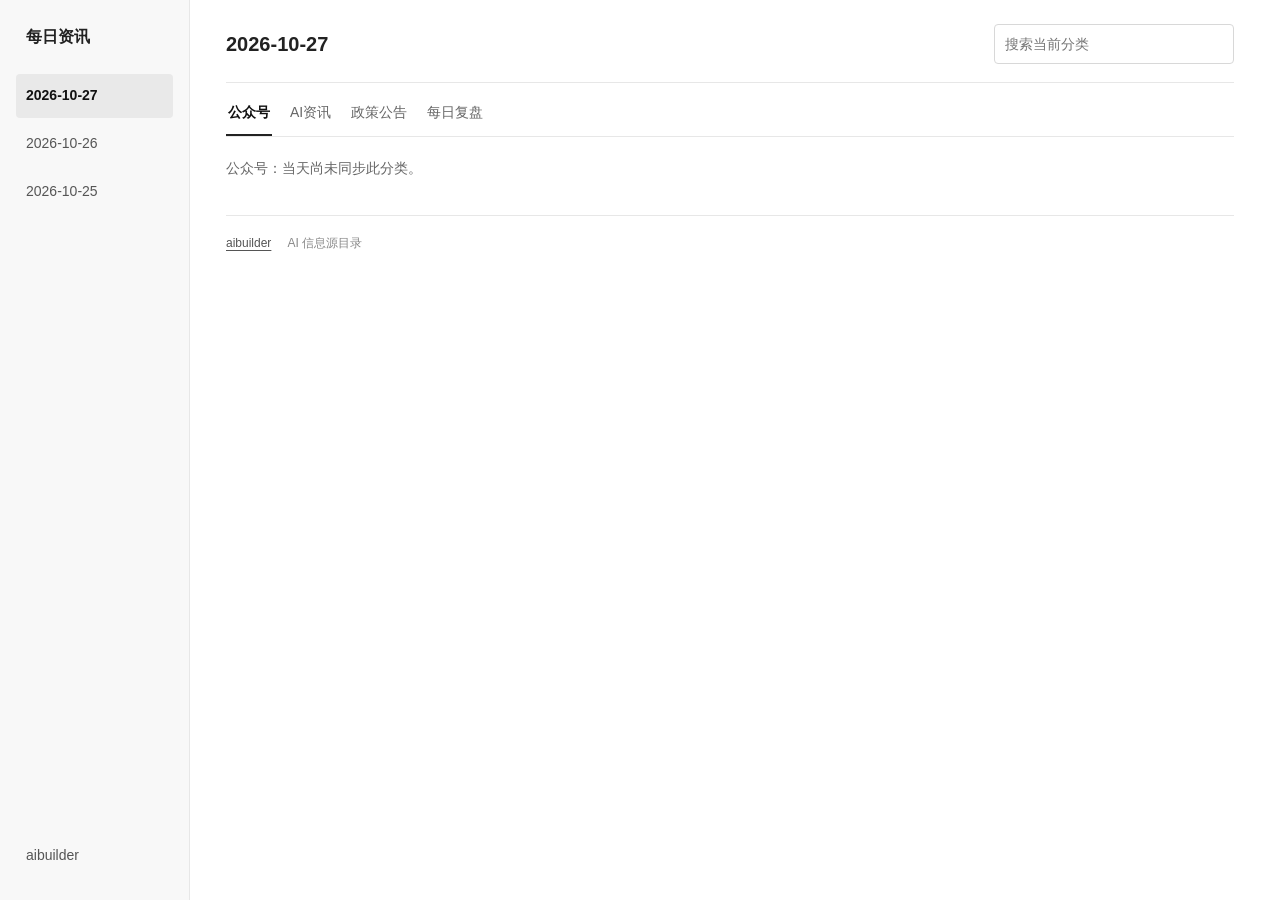
==== commit 26eb6e59: "feat: 新增每日资讯分类并接入生成后自动同步" ====
--- a/index.html
+++ b/index.html
@@ -2,25 +2,32 @@
 <html lang="zh-CN">
 <head>
   <meta charset="utf-8"><meta name="viewport" content="width=device-width,initial-scale=1">
-  <title>公众号资讯</title>
-  <meta name="description" content="每天23:00更新的公众号文章目录，按日期阅读并直达原文。">
-  <link rel="stylesheet" href="style.css?v=20261025-aibuilder">
+  <title>每日资讯</title>
+  <meta name="description" content="按日期阅读公众号、AI资讯、政策公告与每日复盘，保留来源链接。">
+  <link rel="stylesheet" href="style.css?v=20261027-categories">
 </head>
 <body>
   <div class="layout">
     <aside class="sidebar">
-      <h1>公众号资讯</h1>
+      <h1>每日资讯</h1>
       <nav id="dates" aria-label="日期（最新在上）"></nav>
       <nav class="page-nav" aria-label="站点页面"><a href="aibuilder.html">aibuilder</a></nav>
     </aside>
     <main class="main">
       <header class="toolbar">
         <h2 id="issue-date">加载中…</h2>
-        <input id="search" type="search" aria-label="搜索文章" placeholder="搜索标题或公众号">
+        <label class="visually-hidden" for="search">搜索当前分类</label>
+        <input id="search" type="search" placeholder="搜索当前分类">
       </header>
-      <section id="content" aria-label="文章列表" aria-busy="true"><p class="message" role="status">正在加载文章…</p></section>
+      <nav class="category-tabs" role="tablist" aria-label="资讯分类">
+        <button id="tab-gongzhonghao" type="button" role="tab" data-category="gongzhonghao" aria-controls="content" aria-selected="true">公众号</button>
+        <button id="tab-ai" type="button" role="tab" data-category="ai" aria-controls="content" aria-selected="false" tabindex="-1">AI资讯</button>
+        <button id="tab-zhengce" type="button" role="tab" data-category="zhengce" aria-controls="content" aria-selected="false" tabindex="-1">政策公告</button>
+        <button id="tab-fupan" type="button" role="tab" data-category="fupan" aria-controls="content" aria-selected="false" tabindex="-1">每日复盘</button>
+      </nav>
+      <section id="content" role="tabpanel" aria-labelledby="tab-gongzhonghao" tabindex="0" aria-busy="true"><p class="message" role="status">正在加载资讯…</p></section>
       <footer class="site-footer"><a href="aibuilder.html">aibuilder</a><span>AI 信息源目录</span></footer>
     </main>
   </div>
-  <script src="app.js?v=20261025-aibuilder"></script>
+  <script src="app.js?v=20261027-categories"></script>
 </body></html>
--- a/style.css
+++ b/style.css
@@ -19,6 +19,21 @@
 .item a:hover { text-decoration: underline; text-underline-offset: 3px; }
 .source { display: block; margin-top: 4px; color: #888; font-size: 12px; }
 .message { color: #777; margin-top: 20px; }
+.category-tabs { display: flex; flex-wrap: wrap; gap: 4px 16px; border-bottom: 1px solid #e7e7e7; padding-top: 8px; }
+.category-tabs button { min-height: 44px; padding: 10px 2px; border: 0; border-bottom: 2px solid transparent; color: #666; background: transparent; font: inherit; cursor: pointer; }
+.category-tabs button[aria-selected="true"] { color: #111; border-bottom-color: #222; font-weight: 600; }
+.category-tabs button:hover { color: #111; }
+.news-group { margin-top: 28px; }
+.news-group h3 { margin: 0; padding-bottom: 8px; border-bottom: 1px solid #e7e7e7; font-size: 16px; }
+.item h4 { margin: 0; font-size: 15px; font-weight: 600; overflow-wrap: anywhere; }
+.item .article-body { margin: 8px 0; color: #444; white-space: pre-wrap; overflow-wrap: anywhere; line-height: 1.9; }
+.item .article-links { display: flex; flex-wrap: wrap; gap: 8px 16px; }
+.item .article-links a { color: #555; font-size: 13px; text-decoration: underline; text-underline-offset: 3px; }
+.coverage-note { margin-top: 20px; color: #666; font-size: 13px; }
+.coverage-note summary { cursor: pointer; min-height: 32px; }
+.source, .count, .message { color: #666; }
+#dates button { min-height: 44px; }
+:root { color-scheme: light; }
 :focus-visible { outline: 2px solid #555; outline-offset: 3px; }
 @media (max-width: 640px) {
   .layout { grid-template-columns: 116px minmax(0, 1fr); }
